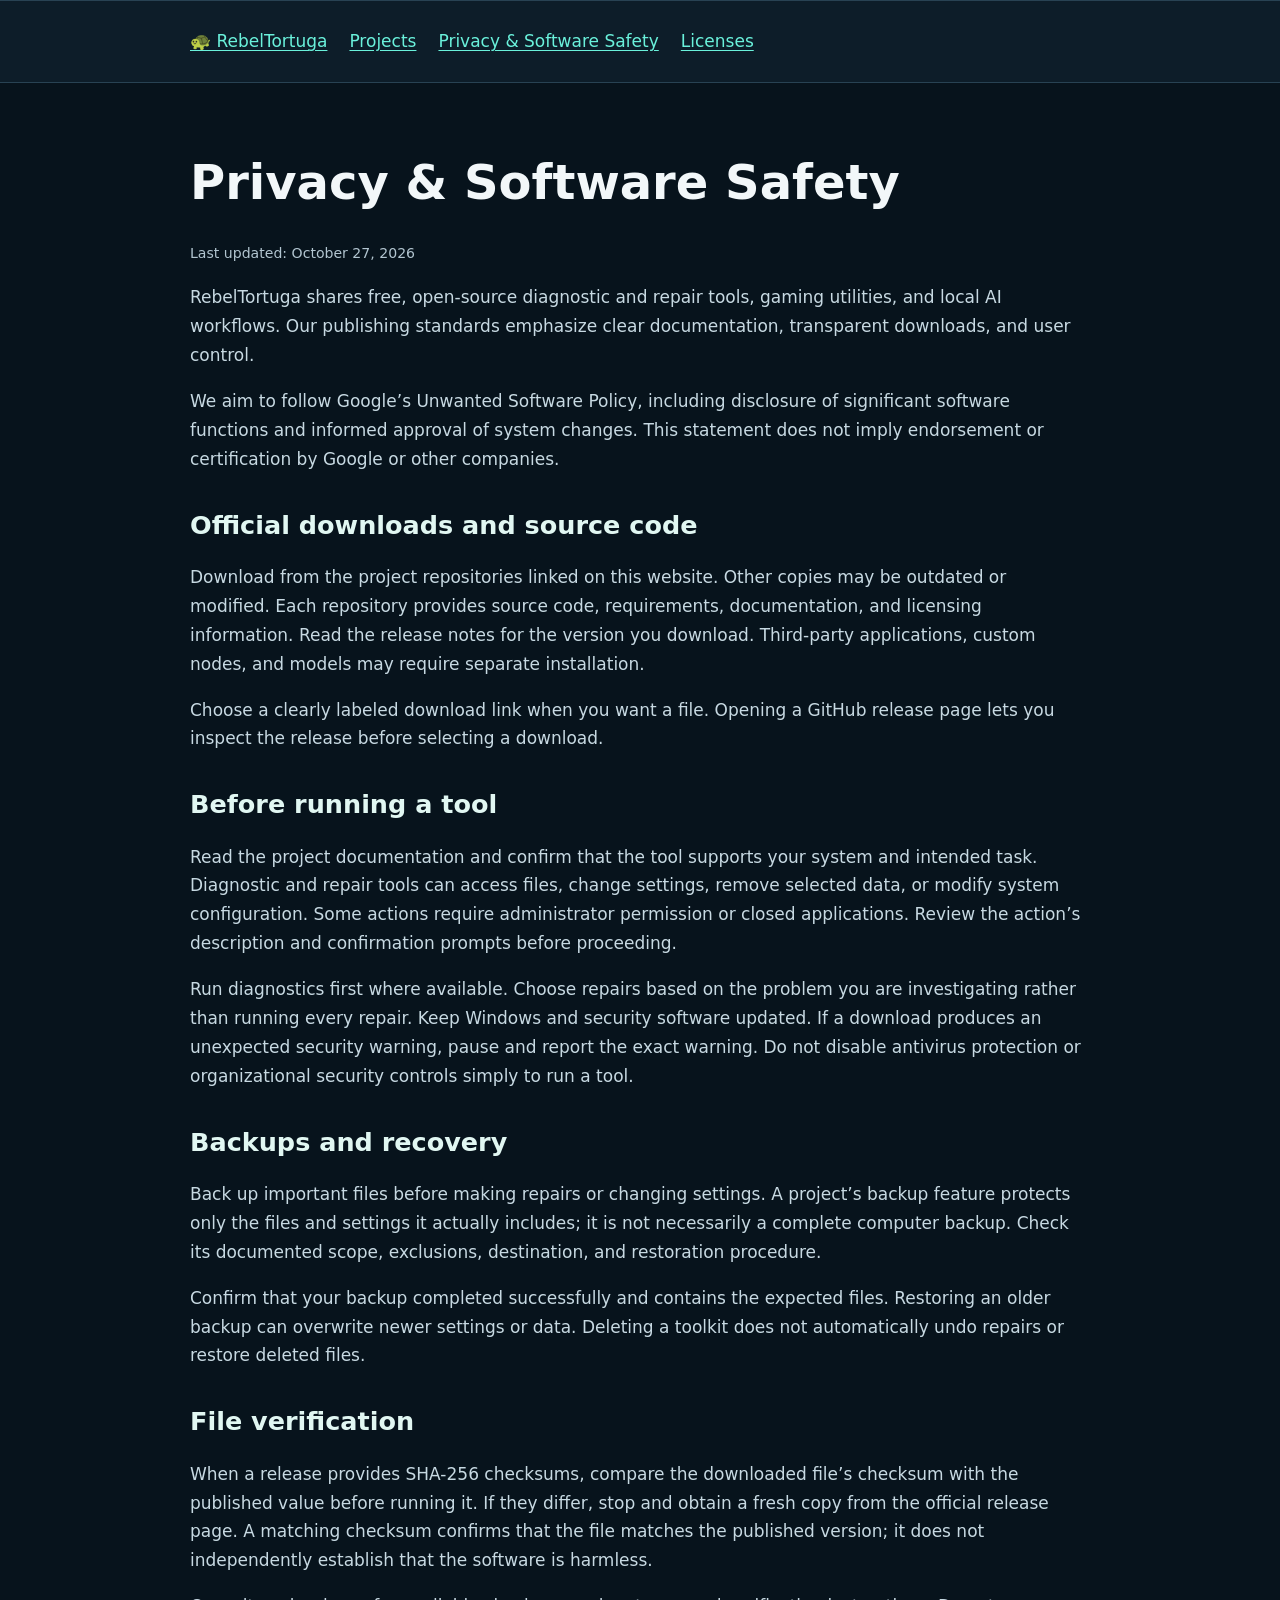
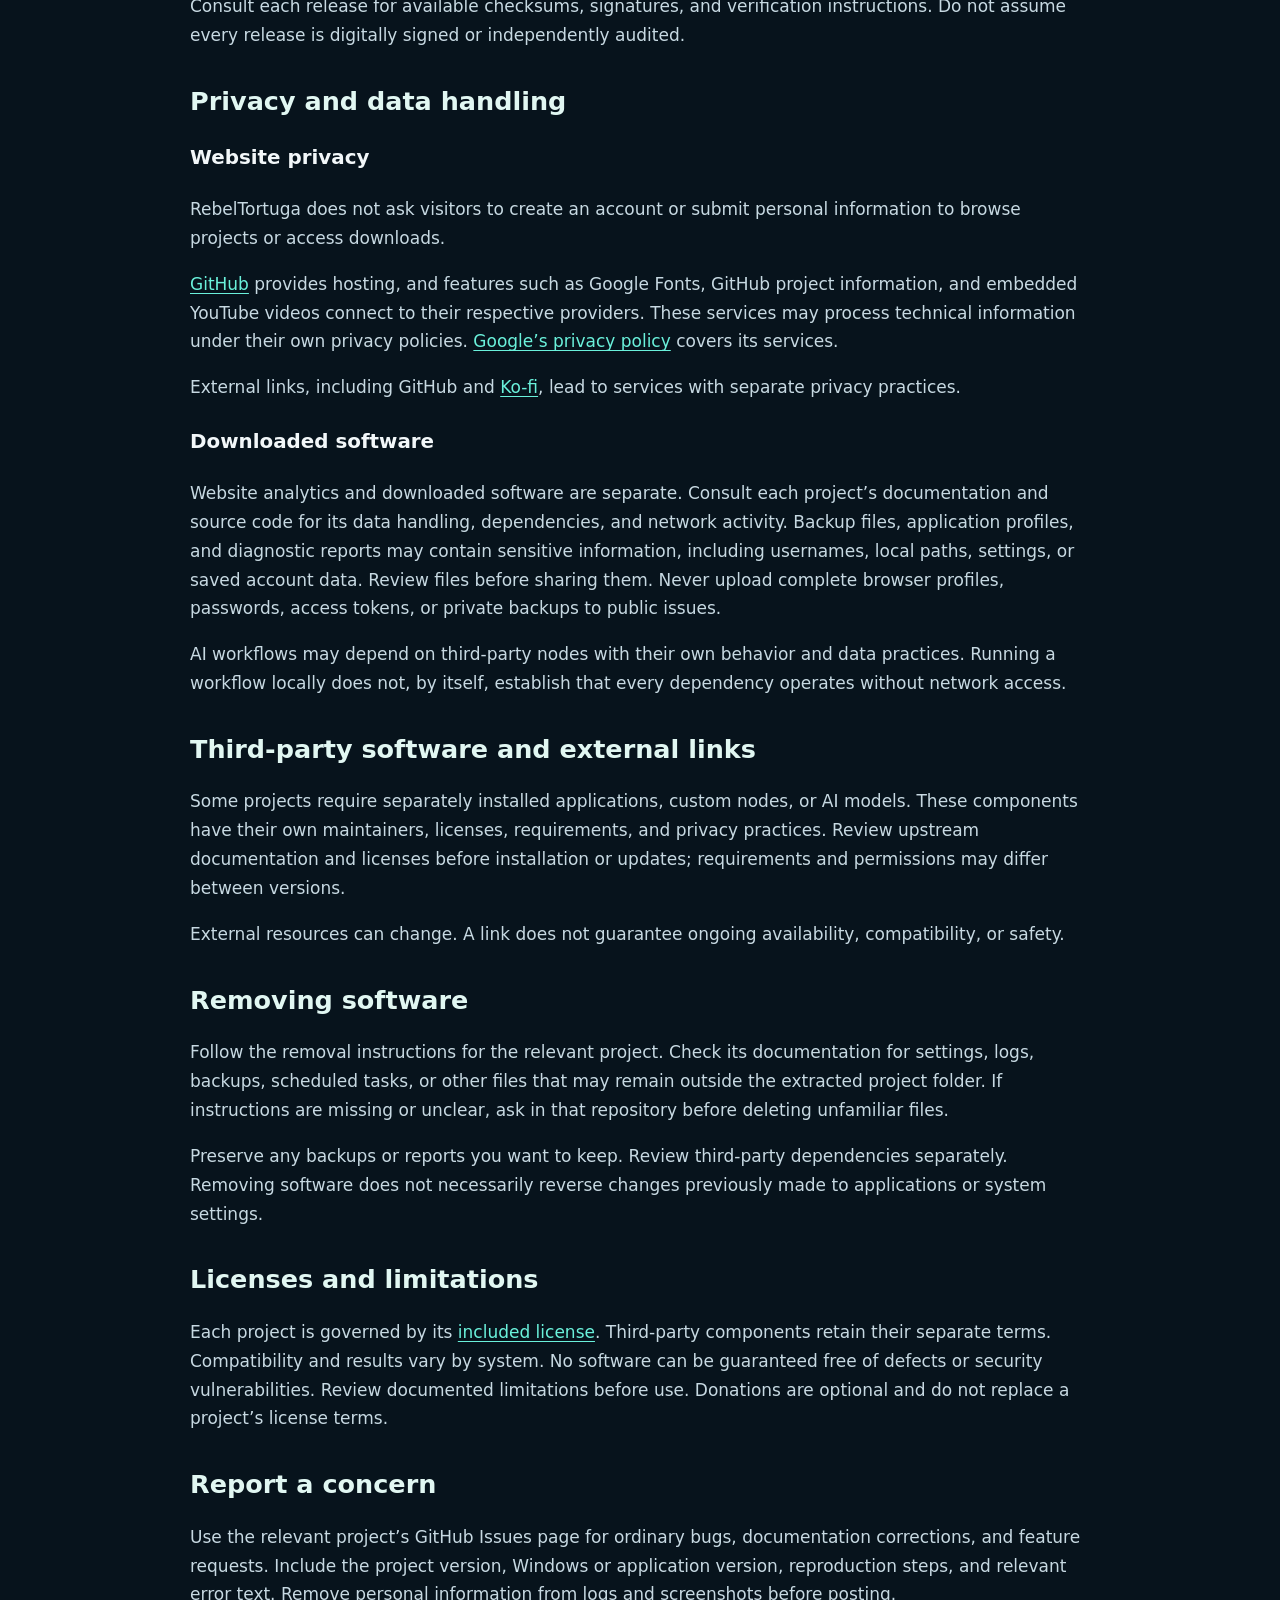
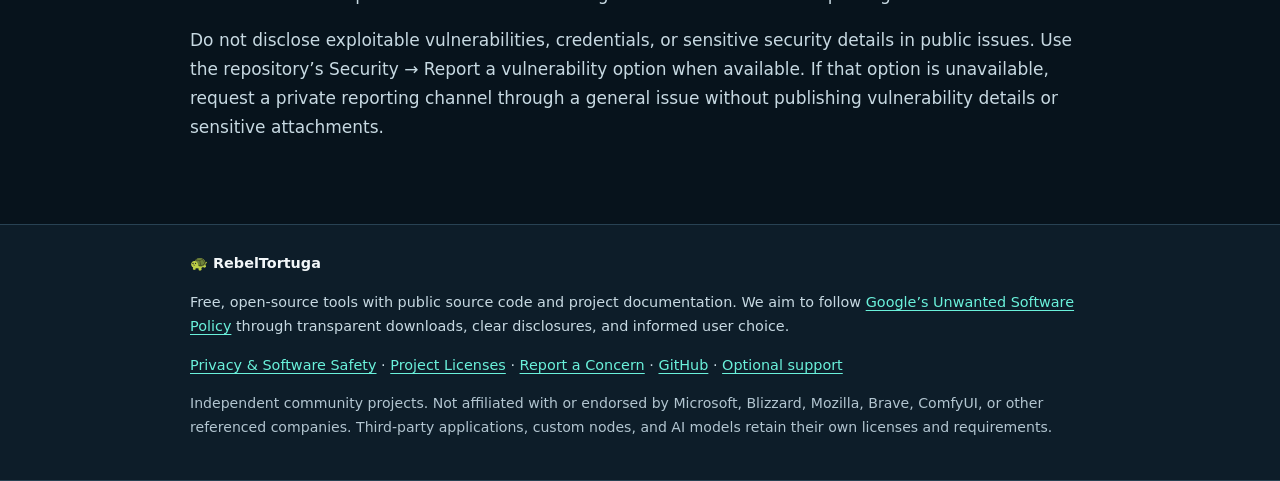
==== privacy-software-safety.html @ 436577be "Add privacy, software safety and license information" ====
<!doctype html>
<html lang="en"><head><meta charset="utf-8"><meta name="viewport" content="width=device-width,initial-scale=1"><title>Privacy &amp; Software Safety | RebelTortuga</title><meta name="description" content="Privacy &amp; Software Safety for RebelTortuga community projects."><style>
:root{color-scheme:dark;background:#07131c;color:#f2f7f9;font-family:system-ui,sans-serif}*{box-sizing:border-box}body{margin:0;font-size:17px;line-height:1.7}a{color:#6af1db;text-underline-offset:3px}a:focus-visible{outline:3px solid #ffad66;outline-offset:5px}.wrap,.container{width:min(900px,calc(100% - 40px));margin:auto}header,footer{padding:26px 0;background:#0d1d29;border-block:1px solid #284253}header nav{display:flex;gap:22px;flex-wrap:wrap}main{padding:40px 0 65px}h1{line-height:1.15;font-size:clamp(2rem,6vw,3rem)}h2{line-height:1.3;margin-top:35px;color:#e1f7f2}h3{margin-top:23px}p,li{color:#c7d9e2}footer{font-size:.9rem}.legal,.updated{color:#b2c5d0;font-size:.88rem}.skip{position:absolute;left:-9999px}.skip:focus{left:12px;background:#07131c;padding:12px}li{margin:9px 0}
</style></head><body><a class="skip" href="#main">Skip to content</a><header><nav class="wrap" aria-label="Main navigation"><a href="index.html">🐢 RebelTortuga</a><a href="index.html#projects">Projects</a><a href="privacy-software-safety.html">Privacy &amp; Software Safety</a><a href="project-licenses.html">Licenses</a></nav></header><main class="wrap" id="main"><h1>Privacy &amp; Software Safety</h1><p class="updated">Last updated: October 27, 2026</p><p>RebelTortuga shares free, open-source diagnostic and repair tools, gaming utilities, and local AI workflows. Our publishing standards emphasize clear documentation, transparent downloads, and user control.</p>
<p>We aim to follow Google’s Unwanted Software Policy, including disclosure of significant software functions and informed approval of system changes. This statement does not imply endorsement or certification by Google or other companies.</p>
<h2>Official downloads and source code</h2><p>Download from the project repositories linked on this website. Other copies may be outdated or modified. Each repository provides source code, requirements, documentation, and licensing information. Read the release notes for the version you download. Third-party applications, custom nodes, and models may require separate installation.</p><p>Choose a clearly labeled download link when you want a file. Opening a GitHub release page lets you inspect the release before selecting a download.</p>
<h2>Before running a tool</h2><p>Read the project documentation and confirm that the tool supports your system and intended task. Diagnostic and repair tools can access files, change settings, remove selected data, or modify system configuration. Some actions require administrator permission or closed applications. Review the action’s description and confirmation prompts before proceeding.</p><p>Run diagnostics first where available. Choose repairs based on the problem you are investigating rather than running every repair. Keep Windows and security software updated. If a download produces an unexpected security warning, pause and report the exact warning. Do not disable antivirus protection or organizational security controls simply to run a tool.</p>
<h2>Backups and recovery</h2><p>Back up important files before making repairs or changing settings. A project’s backup feature protects only the files and settings it actually includes; it is not necessarily a complete computer backup. Check its documented scope, exclusions, destination, and restoration procedure.</p><p>Confirm that your backup completed successfully and contains the expected files. Restoring an older backup can overwrite newer settings or data. Deleting a toolkit does not automatically undo repairs or restore deleted files.</p>
<h2>File verification</h2><p>When a release provides SHA-256 checksums, compare the downloaded file’s checksum with the published value before running it. If they differ, stop and obtain a fresh copy from the official release page. A matching checksum confirms that the file matches the published version; it does not independently establish that the software is harmless.</p><p>Consult each release for available checksums, signatures, and verification instructions. Do not assume every release is digitally signed or independently audited.</p>
<h2>Privacy and data handling</h2><h3>Website privacy</h3><p>RebelTortuga does not ask visitors to create an account or submit personal information to browse projects or access downloads.</p><p><a href="https://docs.github.com/en/site-policy/privacy-policies/github-general-privacy-statement">GitHub</a> provides hosting, and features such as Google Fonts, GitHub project information, and embedded YouTube videos connect to their respective providers. These services may process technical information under their own privacy policies. <a href="https://policies.google.com/privacy">Google’s privacy policy</a> covers its services.</p><p>External links, including GitHub and <a href="https://ko-fi.com/privacy">Ko-fi</a>, lead to services with separate privacy practices.</p>
<h3>Downloaded software</h3><p>Website analytics and downloaded software are separate. Consult each project’s documentation and source code for its data handling, dependencies, and network activity. Backup files, application profiles, and diagnostic reports may contain sensitive information, including usernames, local paths, settings, or saved account data. Review files before sharing them. Never upload complete browser profiles, passwords, access tokens, or private backups to public issues.</p><p>AI workflows may depend on third-party nodes with their own behavior and data practices. Running a workflow locally does not, by itself, establish that every dependency operates without network access.</p>
<h2>Third-party software and external links</h2><p>Some projects require separately installed applications, custom nodes, or AI models. These components have their own maintainers, licenses, requirements, and privacy practices. Review upstream documentation and licenses before installation or updates; requirements and permissions may differ between versions.</p><p>External resources can change. A link does not guarantee ongoing availability, compatibility, or safety.</p>
<h2>Removing software</h2><p>Follow the removal instructions for the relevant project. Check its documentation for settings, logs, backups, scheduled tasks, or other files that may remain outside the extracted project folder. If instructions are missing or unclear, ask in that repository before deleting unfamiliar files.</p><p>Preserve any backups or reports you want to keep. Review third-party dependencies separately. Removing software does not necessarily reverse changes previously made to applications or system settings.</p>
<h2>Licenses and limitations</h2><p>Each project is governed by its <a href="project-licenses.html">included license</a>. Third-party components retain their separate terms. Compatibility and results vary by system. No software can be guaranteed free of defects or security vulnerabilities. Review documented limitations before use. Donations are optional and do not replace a project’s license terms.</p>
<h2 id="reporting">Report a concern</h2><p>Use the relevant project’s GitHub Issues page for ordinary bugs, documentation corrections, and feature requests. Include the project version, Windows or application version, reproduction steps, and relevant error text. Remove personal information from logs and screenshots before posting.</p><p>Do not disclose exploitable vulnerabilities, credentials, or sensitive security details in public issues. Use the repository’s Security → Report a vulnerability option when available. If that option is unavailable, request a private reporting channel through a general issue without publishing vulnerability details or sensitive attachments.</p></main><footer><div class="container wrap"><strong>🐢 RebelTortuga</strong><p>Free, open-source tools with public source code and project documentation. We aim to follow <a href="https://www.google.com/about/unwanted-software-policy.html">Google’s Unwanted Software Policy</a> through transparent downloads, clear disclosures, and informed user choice.</p><p><a href="privacy-software-safety.html">Privacy &amp; Software Safety</a> · <a href="project-licenses.html">Project Licenses</a> · <a href="privacy-software-safety.html#reporting">Report a Concern</a> · <a href="https://github.com/RebelTortuga">GitHub</a> · <a href="https://ko-fi.com/rebeltortuga">Optional support</a></p><p class="legal">Independent community projects. Not affiliated with or endorsed by Microsoft, Blizzard, Mozilla, Brave, ComfyUI, or other referenced companies. Third-party applications, custom nodes, and AI models retain their own licenses and requirements.</p></div></footer></body></html>
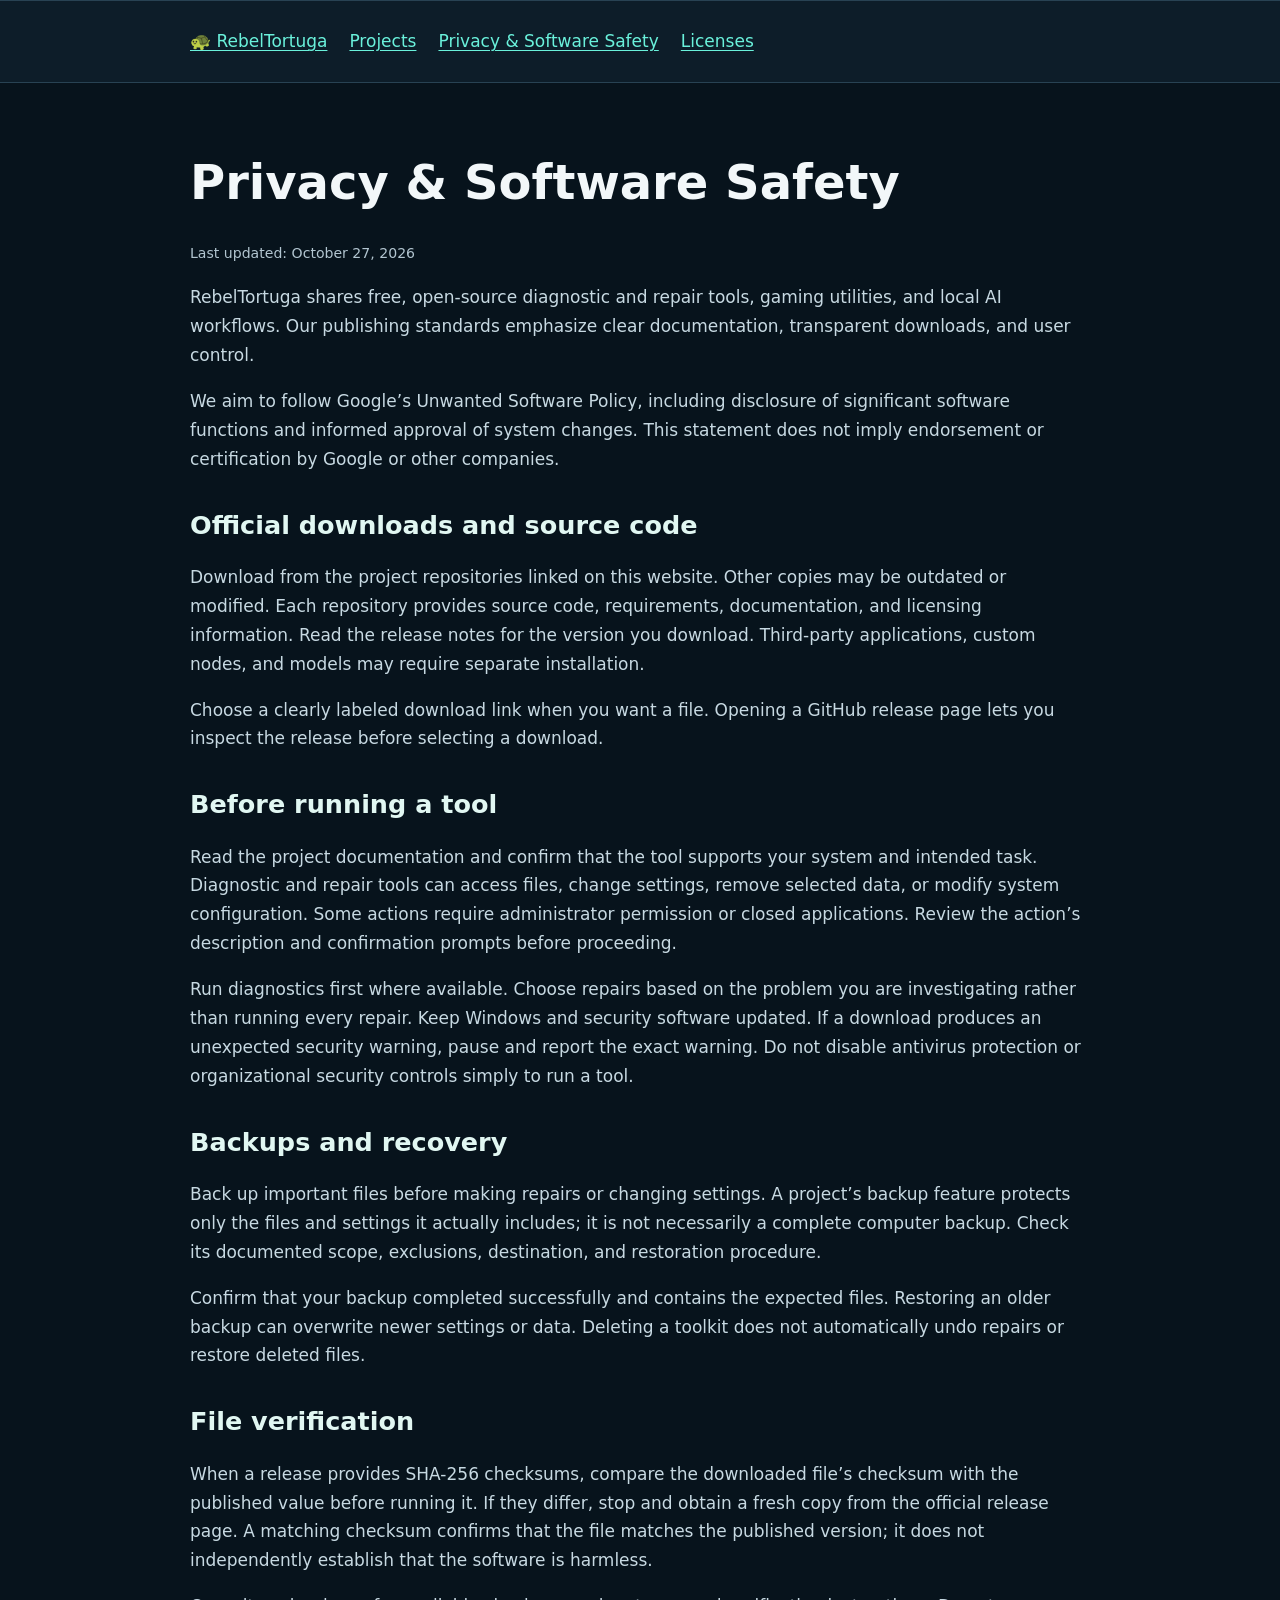
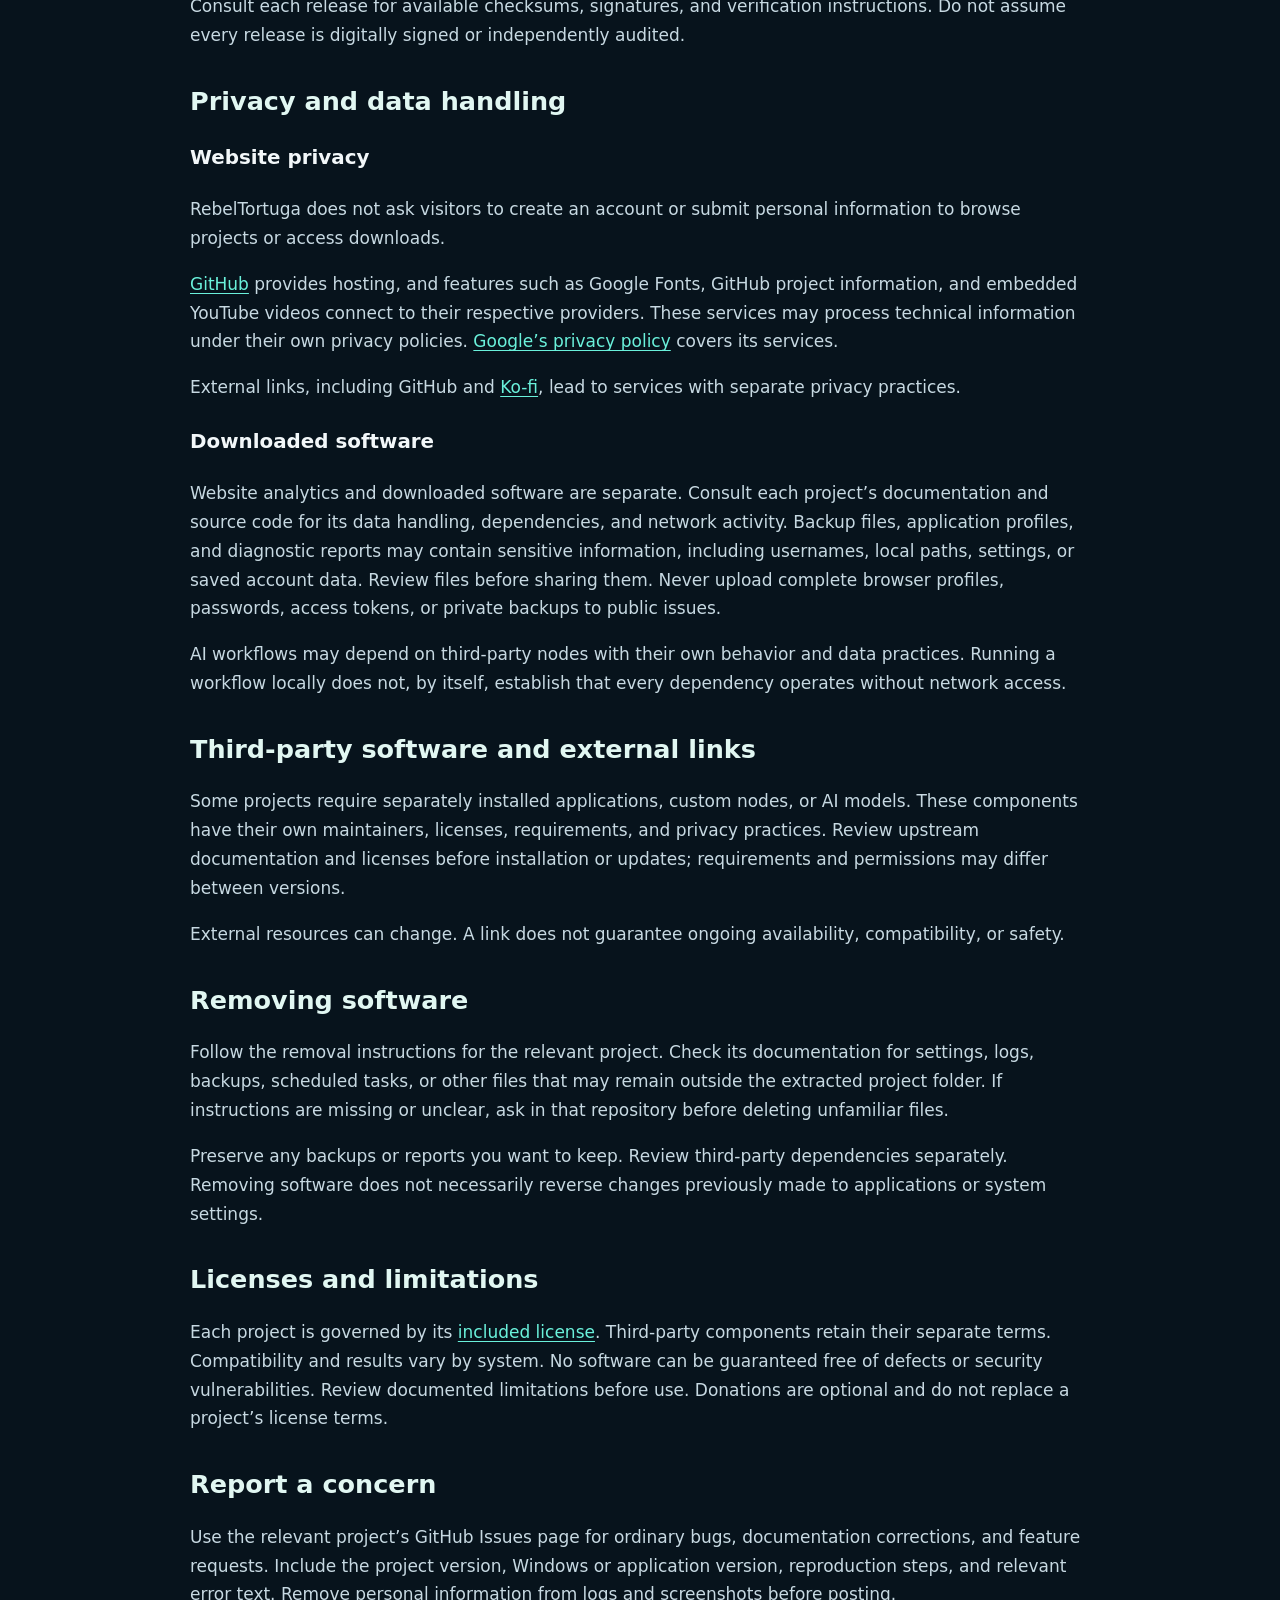
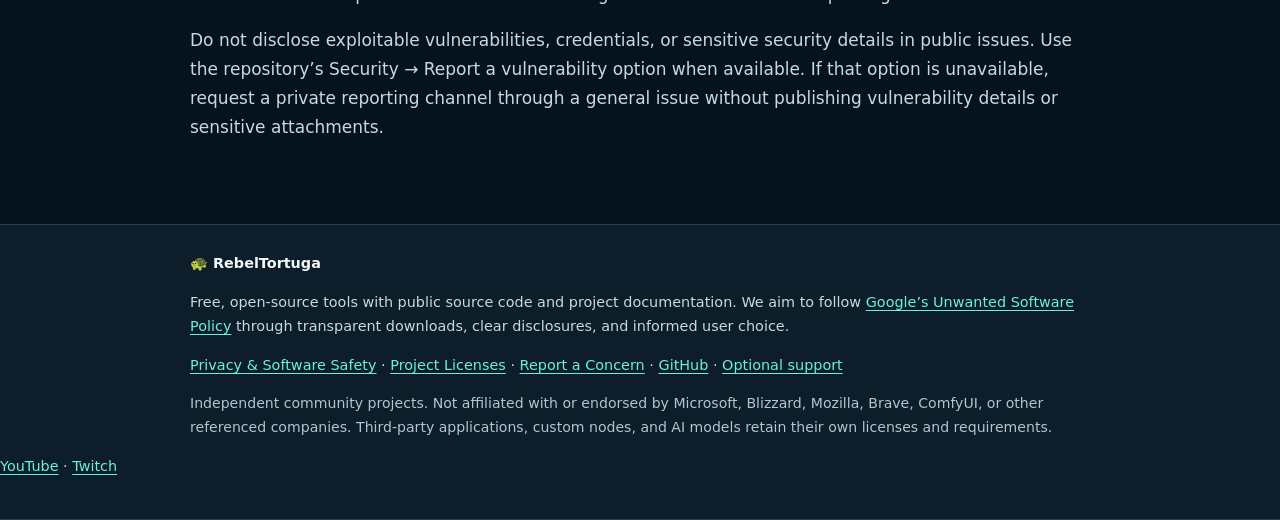
==== commit f828208d: "docs: update RebelTortuga YouTube and Twitch links" ====
--- a/privacy-software-safety.html
+++ b/privacy-software-safety.html
@@ -12,5 +12,5 @@
 <h2>Third-party software and external links</h2><p>Some projects require separately installed applications, custom nodes, or AI models. These components have their own maintainers, licenses, requirements, and privacy practices. Review upstream documentation and licenses before installation or updates; requirements and permissions may differ between versions.</p><p>External resources can change. A link does not guarantee ongoing availability, compatibility, or safety.</p>
 <h2>Removing software</h2><p>Follow the removal instructions for the relevant project. Check its documentation for settings, logs, backups, scheduled tasks, or other files that may remain outside the extracted project folder. If instructions are missing or unclear, ask in that repository before deleting unfamiliar files.</p><p>Preserve any backups or reports you want to keep. Review third-party dependencies separately. Removing software does not necessarily reverse changes previously made to applications or system settings.</p>
 <h2>Licenses and limitations</h2><p>Each project is governed by its <a href="project-licenses.html">included license</a>. Third-party components retain their separate terms. Compatibility and results vary by system. No software can be guaranteed free of defects or security vulnerabilities. Review documented limitations before use. Donations are optional and do not replace a project’s license terms.</p>
-<h2 id="reporting">Report a concern</h2><p>Use the relevant project’s GitHub Issues page for ordinary bugs, documentation corrections, and feature requests. Include the project version, Windows or application version, reproduction steps, and relevant error text. Remove personal information from logs and screenshots before posting.</p><p>Do not disclose exploitable vulnerabilities, credentials, or sensitive security details in public issues. Use the repository’s Security → Report a vulnerability option when available. If that option is unavailable, request a private reporting channel through a general issue without publishing vulnerability details or sensitive attachments.</p></main><footer><div class="container wrap"><strong>🐢 RebelTortuga</strong><p>Free, open-source tools with public source code and project documentation. We aim to follow <a href="https://www.google.com/about/unwanted-software-policy.html">Google’s Unwanted Software Policy</a> through transparent downloads, clear disclosures, and informed user choice.</p><p><a href="privacy-software-safety.html">Privacy &amp; Software Safety</a> · <a href="project-licenses.html">Project Licenses</a> · <a href="privacy-software-safety.html#reporting">Report a Concern</a> · <a href="https://github.com/RebelTortuga">GitHub</a> · <a href="https://ko-fi.com/rebeltortuga">Optional support</a></p><p class="legal">Independent community projects. Not affiliated with or endorsed by Microsoft, Blizzard, Mozilla, Brave, ComfyUI, or other referenced companies. Third-party applications, custom nodes, and AI models retain their own licenses and requirements.</p></div></footer></body></html>
+<h2 id="reporting">Report a concern</h2><p>Use the relevant project’s GitHub Issues page for ordinary bugs, documentation corrections, and feature requests. Include the project version, Windows or application version, reproduction steps, and relevant error text. Remove personal information from logs and screenshots before posting.</p><p>Do not disclose exploitable vulnerabilities, credentials, or sensitive security details in public issues. Use the repository’s Security → Report a vulnerability option when available. If that option is unavailable, request a private reporting channel through a general issue without publishing vulnerability details or sensitive attachments.</p></main><footer><div class="container wrap"><strong>🐢 RebelTortuga</strong><p>Free, open-source tools with public source code and project documentation. We aim to follow <a href="https://www.google.com/about/unwanted-software-policy.html">Google’s Unwanted Software Policy</a> through transparent downloads, clear disclosures, and informed user choice.</p><p><a href="privacy-software-safety.html">Privacy &amp; Software Safety</a> · <a href="project-licenses.html">Project Licenses</a> · <a href="privacy-software-safety.html#reporting">Report a Concern</a> · <a href="https://github.com/RebelTortuga">GitHub</a> · <a href="https://ko-fi.com/rebeltortuga">Optional support</a></p><p class="legal">Independent community projects. Not affiliated with or endorsed by Microsoft, Blizzard, Mozilla, Brave, ComfyUI, or other referenced companies. Third-party applications, custom nodes, and AI models retain their own licenses and requirements.</p></div><p><a href="https://www.youtube.com/@RebelTortuga">YouTube</a> · <a href="https://www.twitch.tv/rebeltortuga">Twitch</a></p></footer></body></html>
 
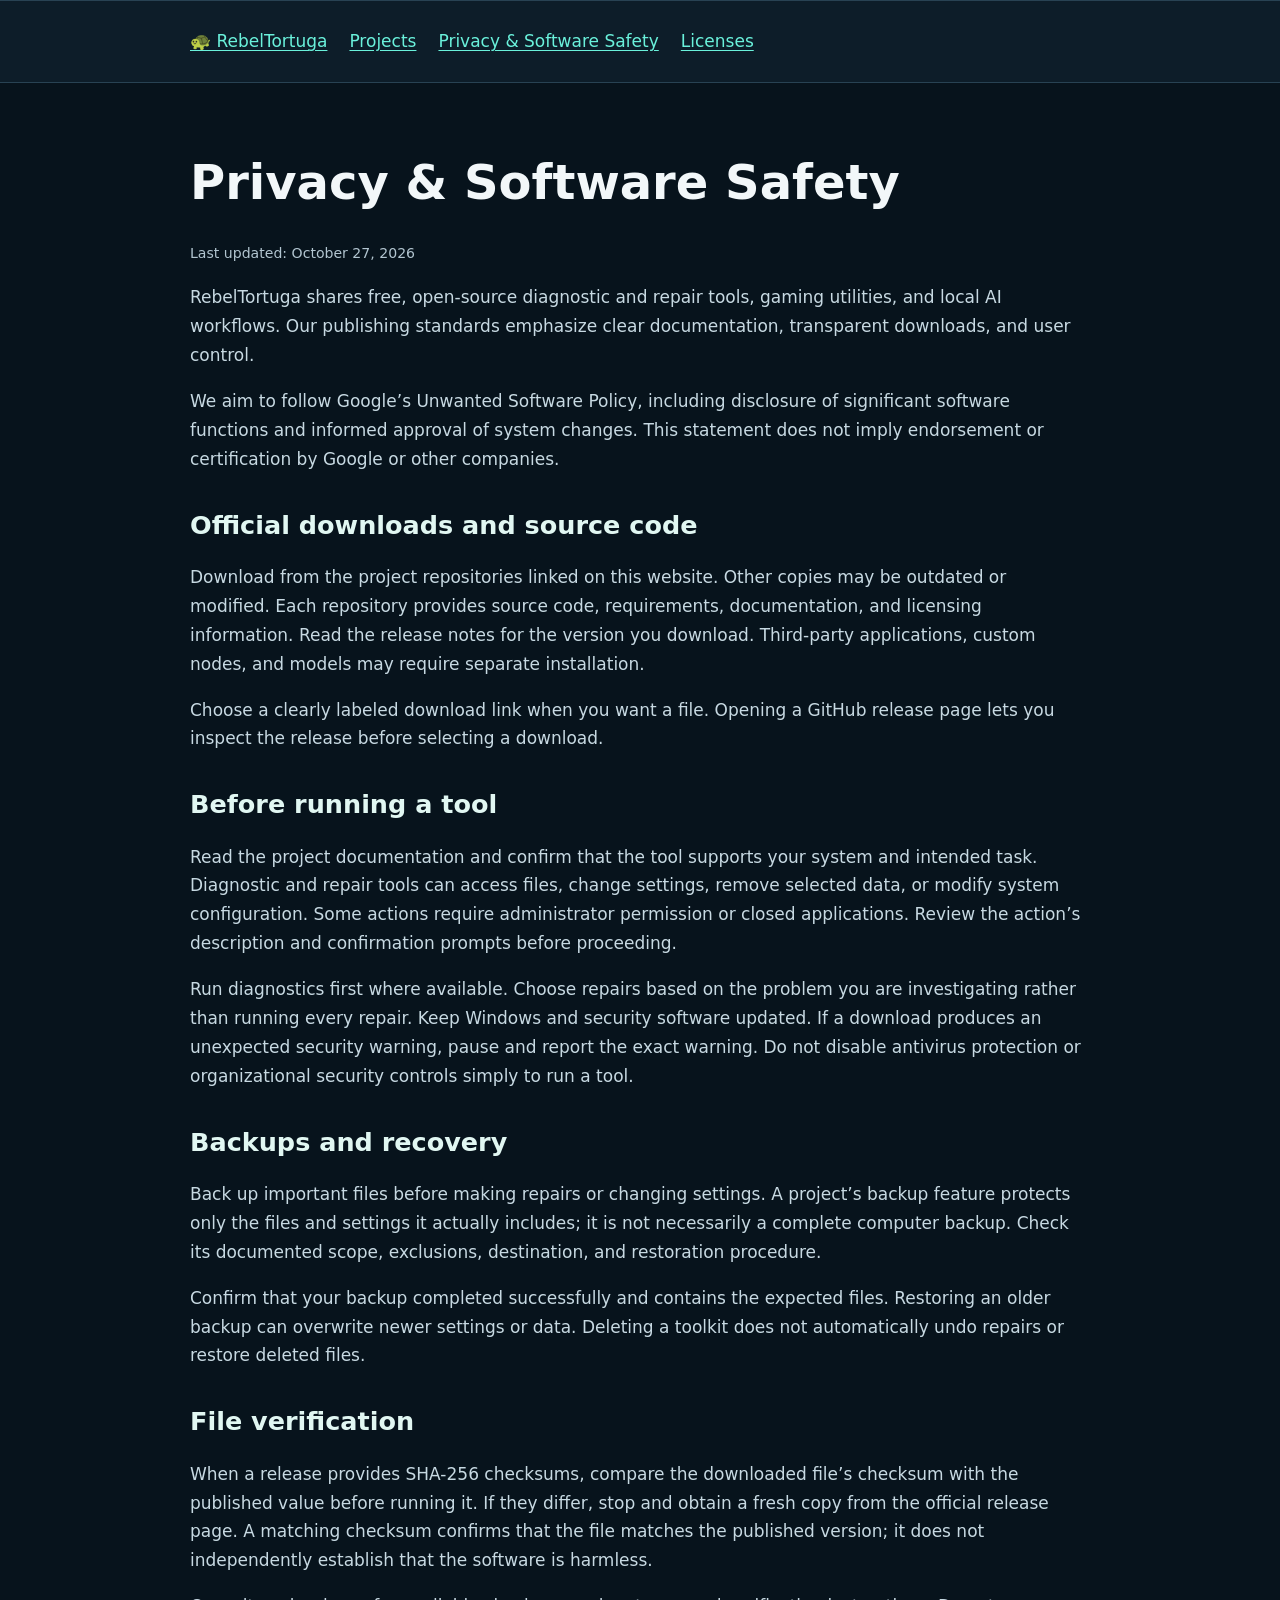
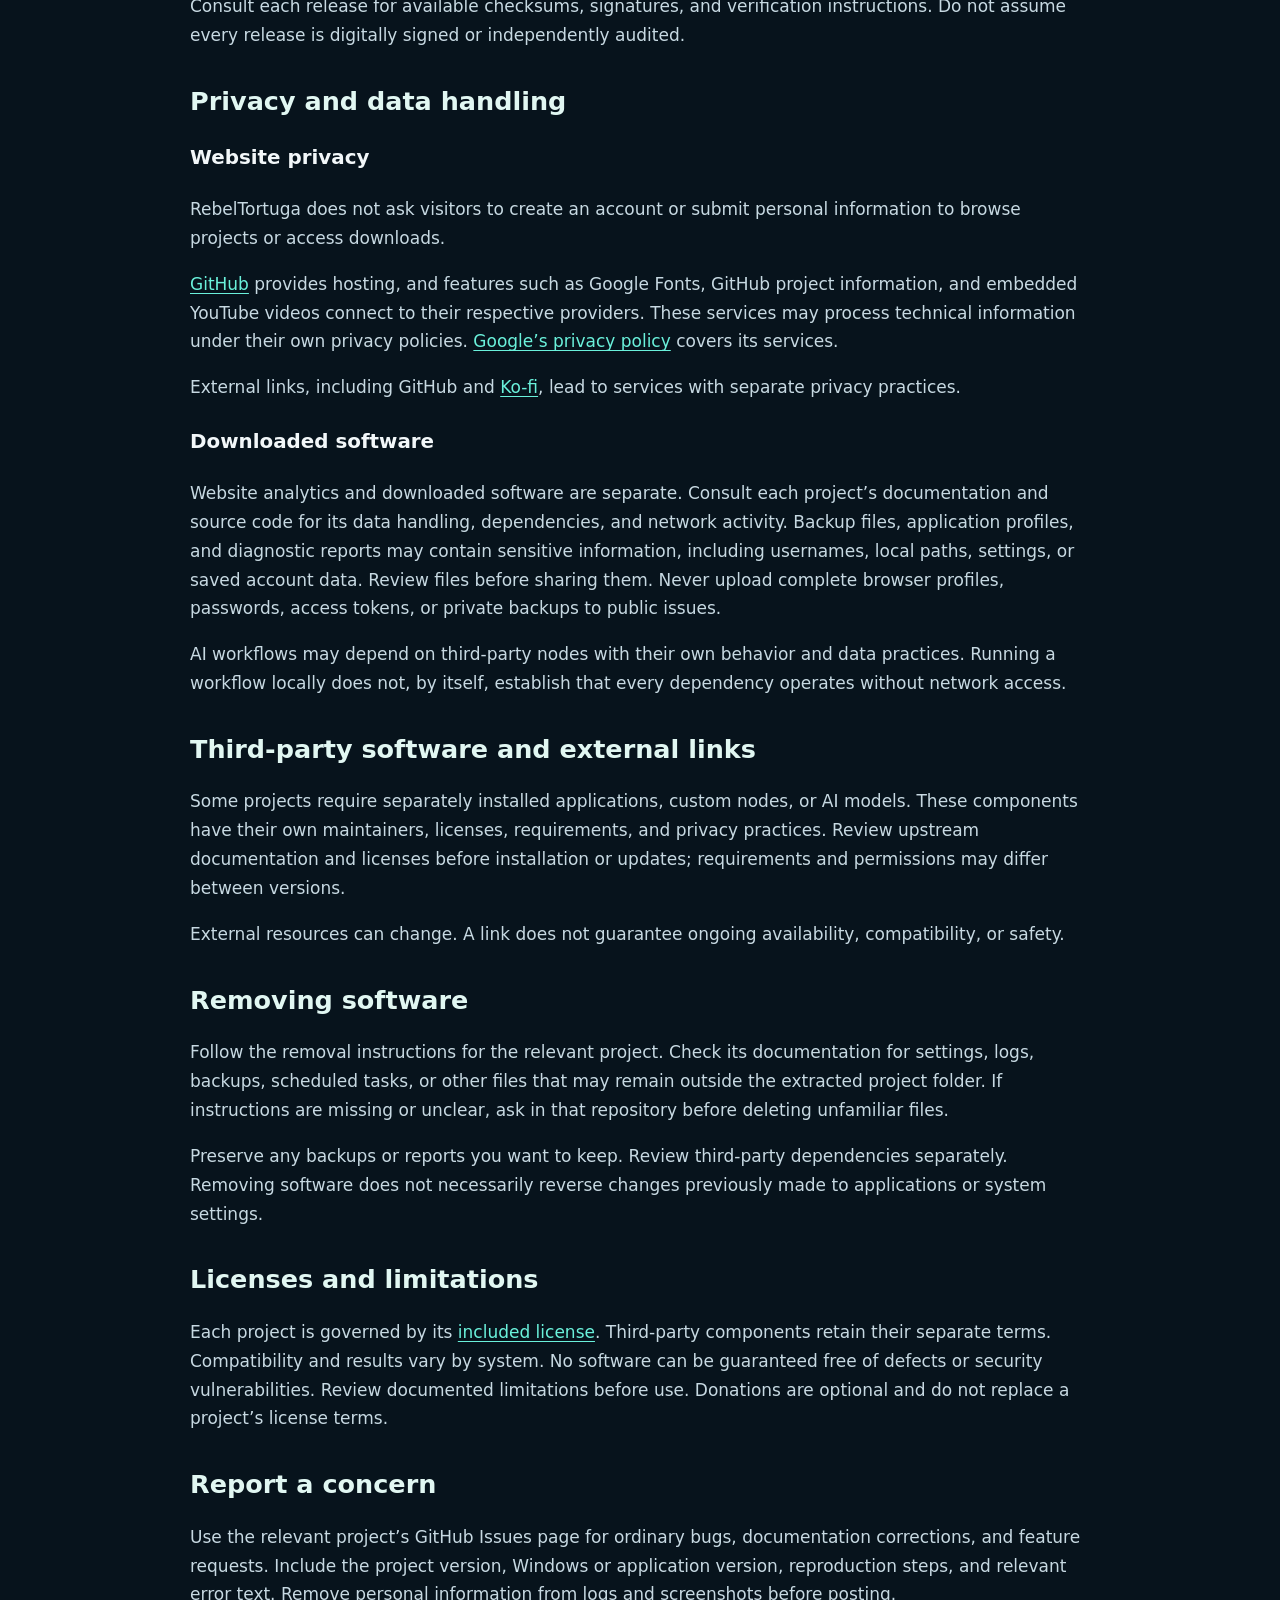
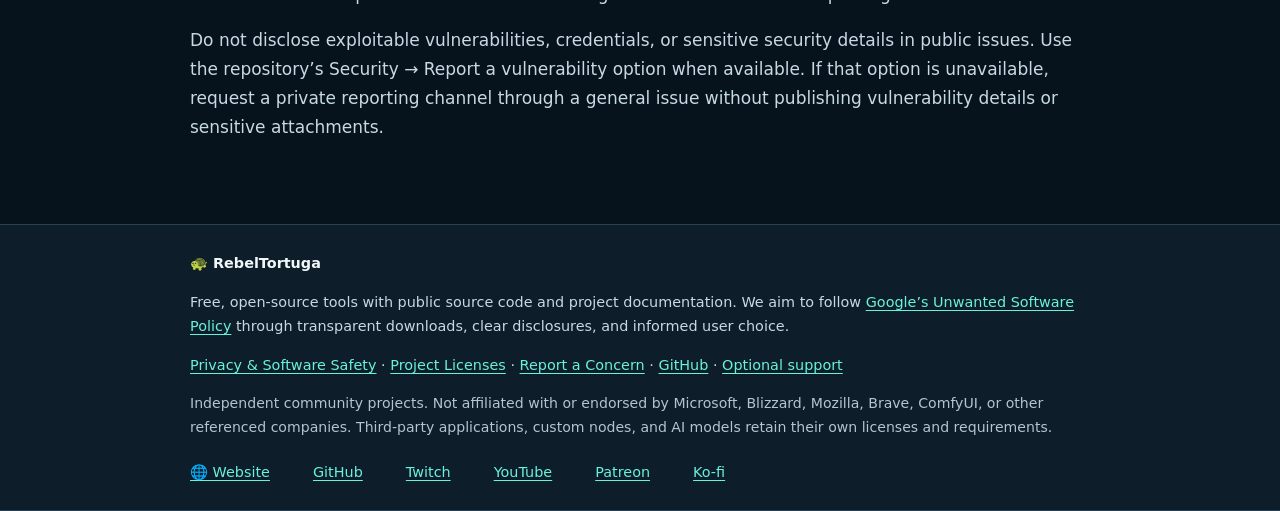
==== commit c87b0999: "Add distinct brand icons to official footer social links" ====
--- a/privacy-software-safety.html
+++ b/privacy-software-safety.html
@@ -12,5 +12,5 @@
 <h2>Third-party software and external links</h2><p>Some projects require separately installed applications, custom nodes, or AI models. These components have their own maintainers, licenses, requirements, and privacy practices. Review upstream documentation and licenses before installation or updates; requirements and permissions may differ between versions.</p><p>External resources can change. A link does not guarantee ongoing availability, compatibility, or safety.</p>
 <h2>Removing software</h2><p>Follow the removal instructions for the relevant project. Check its documentation for settings, logs, backups, scheduled tasks, or other files that may remain outside the extracted project folder. If instructions are missing or unclear, ask in that repository before deleting unfamiliar files.</p><p>Preserve any backups or reports you want to keep. Review third-party dependencies separately. Removing software does not necessarily reverse changes previously made to applications or system settings.</p>
 <h2>Licenses and limitations</h2><p>Each project is governed by its <a href="project-licenses.html">included license</a>. Third-party components retain their separate terms. Compatibility and results vary by system. No software can be guaranteed free of defects or security vulnerabilities. Review documented limitations before use. Donations are optional and do not replace a project’s license terms.</p>
-<h2 id="reporting">Report a concern</h2><p>Use the relevant project’s GitHub Issues page for ordinary bugs, documentation corrections, and feature requests. Include the project version, Windows or application version, reproduction steps, and relevant error text. Remove personal information from logs and screenshots before posting.</p><p>Do not disclose exploitable vulnerabilities, credentials, or sensitive security details in public issues. Use the repository’s Security → Report a vulnerability option when available. If that option is unavailable, request a private reporting channel through a general issue without publishing vulnerability details or sensitive attachments.</p></main><footer><div class="container wrap"><strong>🐢 RebelTortuga</strong><p>Free, open-source tools with public source code and project documentation. We aim to follow <a href="https://www.google.com/about/unwanted-software-policy.html">Google’s Unwanted Software Policy</a> through transparent downloads, clear disclosures, and informed user choice.</p><p><a href="privacy-software-safety.html">Privacy &amp; Software Safety</a> · <a href="project-licenses.html">Project Licenses</a> · <a href="privacy-software-safety.html#reporting">Report a Concern</a> · <a href="https://github.com/RebelTortuga">GitHub</a> · <a href="https://ko-fi.com/rebeltortuga">Optional support</a></p><p class="legal">Independent community projects. Not affiliated with or endorsed by Microsoft, Blizzard, Mozilla, Brave, ComfyUI, or other referenced companies. Third-party applications, custom nodes, and AI models retain their own licenses and requirements.</p></div><p><a href="https://www.youtube.com/@RebelTortuga">YouTube</a> · <a href="https://www.twitch.tv/rebeltortuga">Twitch</a></p></footer></body></html>
+<h2 id="reporting">Report a concern</h2><p>Use the relevant project’s GitHub Issues page for ordinary bugs, documentation corrections, and feature requests. Include the project version, Windows or application version, reproduction steps, and relevant error text. Remove personal information from logs and screenshots before posting.</p><p>Do not disclose exploitable vulnerabilities, credentials, or sensitive security details in public issues. Use the repository’s Security → Report a vulnerability option when available. If that option is unavailable, request a private reporting channel through a general issue without publishing vulnerability details or sensitive attachments.</p></main><footer><div class="container wrap"><strong>🐢 RebelTortuga</strong><p>Free, open-source tools with public source code and project documentation. We aim to follow <a href="https://www.google.com/about/unwanted-software-policy.html">Google’s Unwanted Software Policy</a> through transparent downloads, clear disclosures, and informed user choice.</p><p><a href="privacy-software-safety.html">Privacy &amp; Software Safety</a> · <a href="project-licenses.html">Project Licenses</a> · <a href="privacy-software-safety.html#reporting">Report a Concern</a> · <a href="https://github.com/RebelTortuga">GitHub</a> · <a href="https://ko-fi.com/rebeltortuga">Optional support</a></p><p class="legal">Independent community projects. Not affiliated with or endorsed by Microsoft, Blizzard, Mozilla, Brave, ComfyUI, or other referenced companies. Third-party applications, custom nodes, and AI models retain their own licenses and requirements.</p><nav aria-label="Official RebelTortuga links" style="display:flex;flex-wrap:wrap;gap:12px 20px;margin-top:20px"><a href="https://rebeltortuga.github.io/">🌐 Website</a><a href="https://github.com/RebelTortuga"><img src="https://cdn.jsdelivr.net/npm/simple-icons@v15/icons/github.svg" alt="" aria-hidden="true" width="17" height="17" style="filter:invert(1);vertical-align:-3px;margin-right:6px">GitHub</a><a href="https://www.twitch.tv/rebeltortuga"><img src="https://cdn.jsdelivr.net/npm/simple-icons@v15/icons/twitch.svg" alt="" aria-hidden="true" width="17" height="17" style="filter:invert(1);vertical-align:-3px;margin-right:6px">Twitch</a><a href="https://www.youtube.com/channel/UCpMIirV8w5RfVd9TpKpA2pQ"><img src="https://cdn.jsdelivr.net/npm/simple-icons@v15/icons/youtube.svg" alt="" aria-hidden="true" width="17" height="17" style="filter:invert(1);vertical-align:-3px;margin-right:6px">YouTube</a><a href="https://www.patreon.com/cw/RebelTortuga"><img src="https://cdn.jsdelivr.net/npm/simple-icons@v15/icons/patreon.svg" alt="" aria-hidden="true" width="17" height="17" style="filter:invert(1);vertical-align:-3px;margin-right:6px">Patreon</a><a href="https://ko-fi.com/rebeltortuga"><img src="https://cdn.jsdelivr.net/npm/simple-icons@v15/icons/kofi.svg" alt="" aria-hidden="true" width="17" height="17" style="filter:invert(1);vertical-align:-3px;margin-right:6px">Ko-fi</a></nav></div></footer></body></html>
 
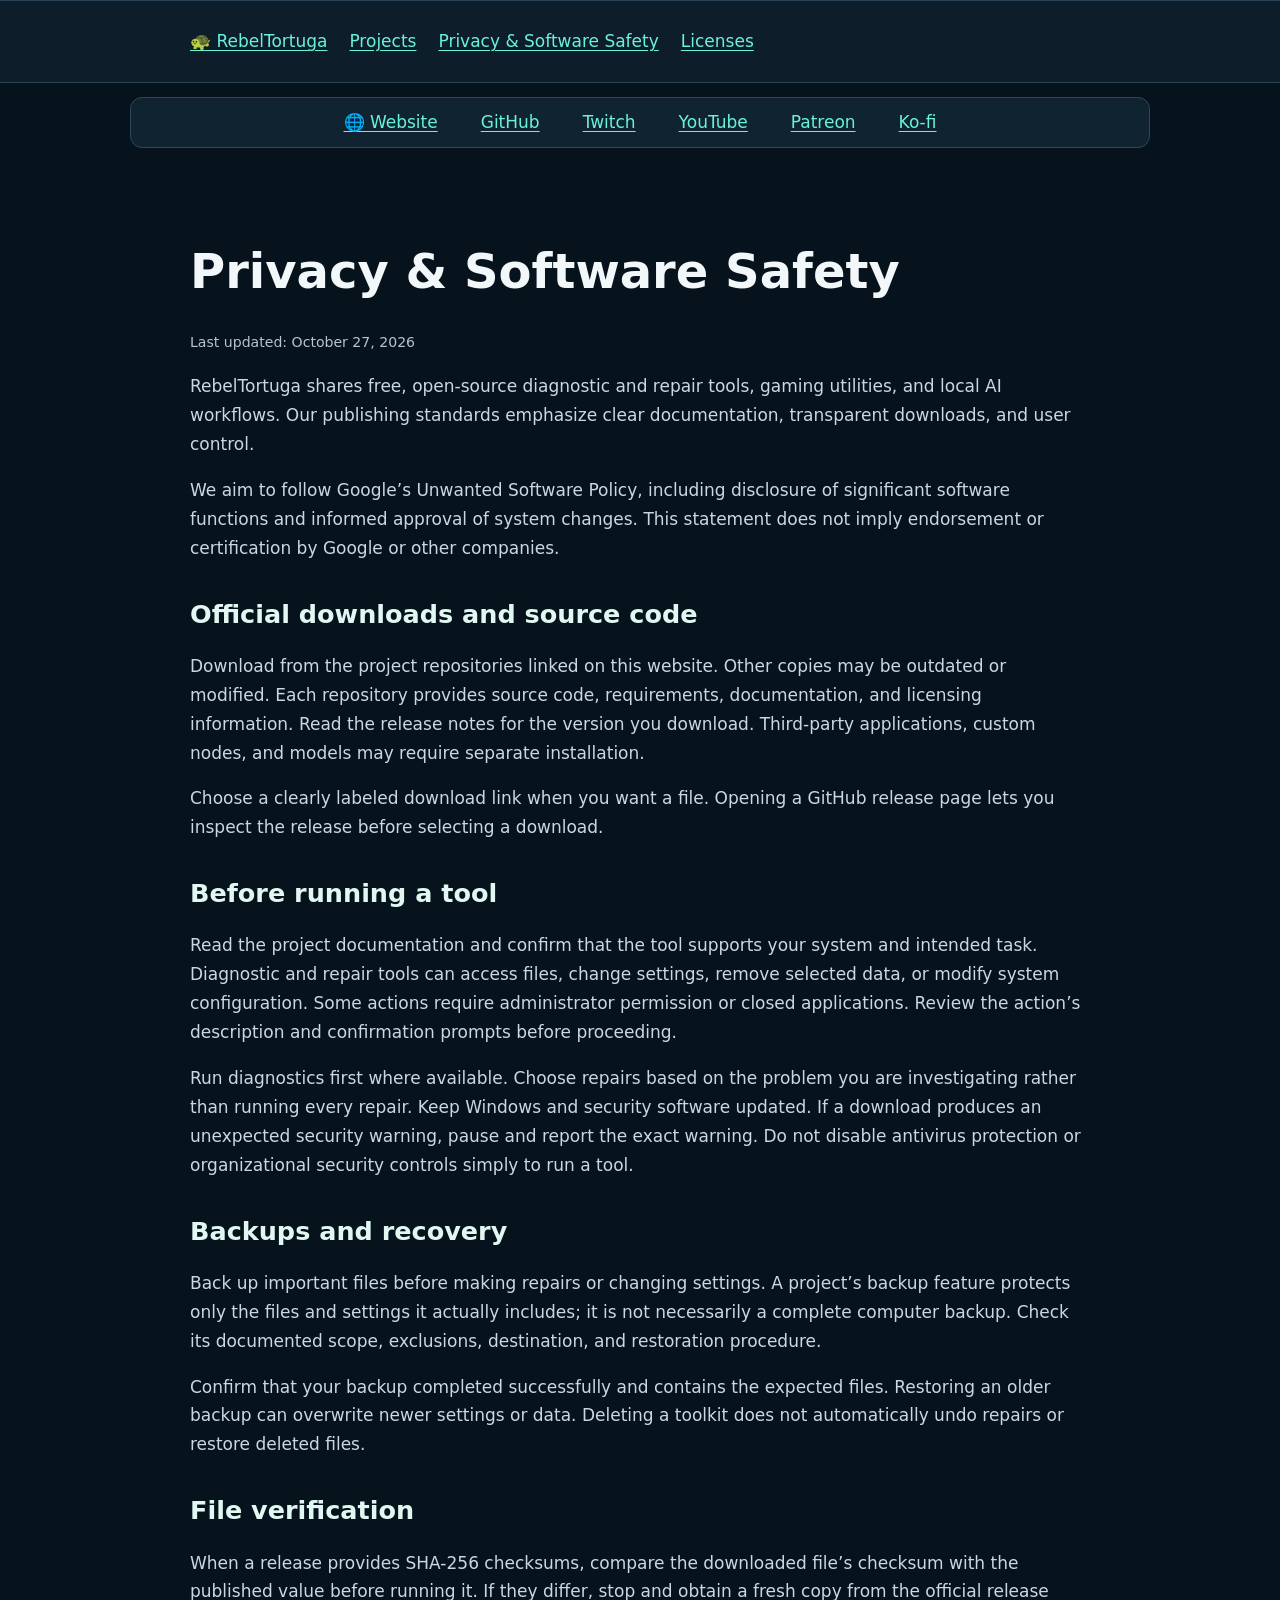
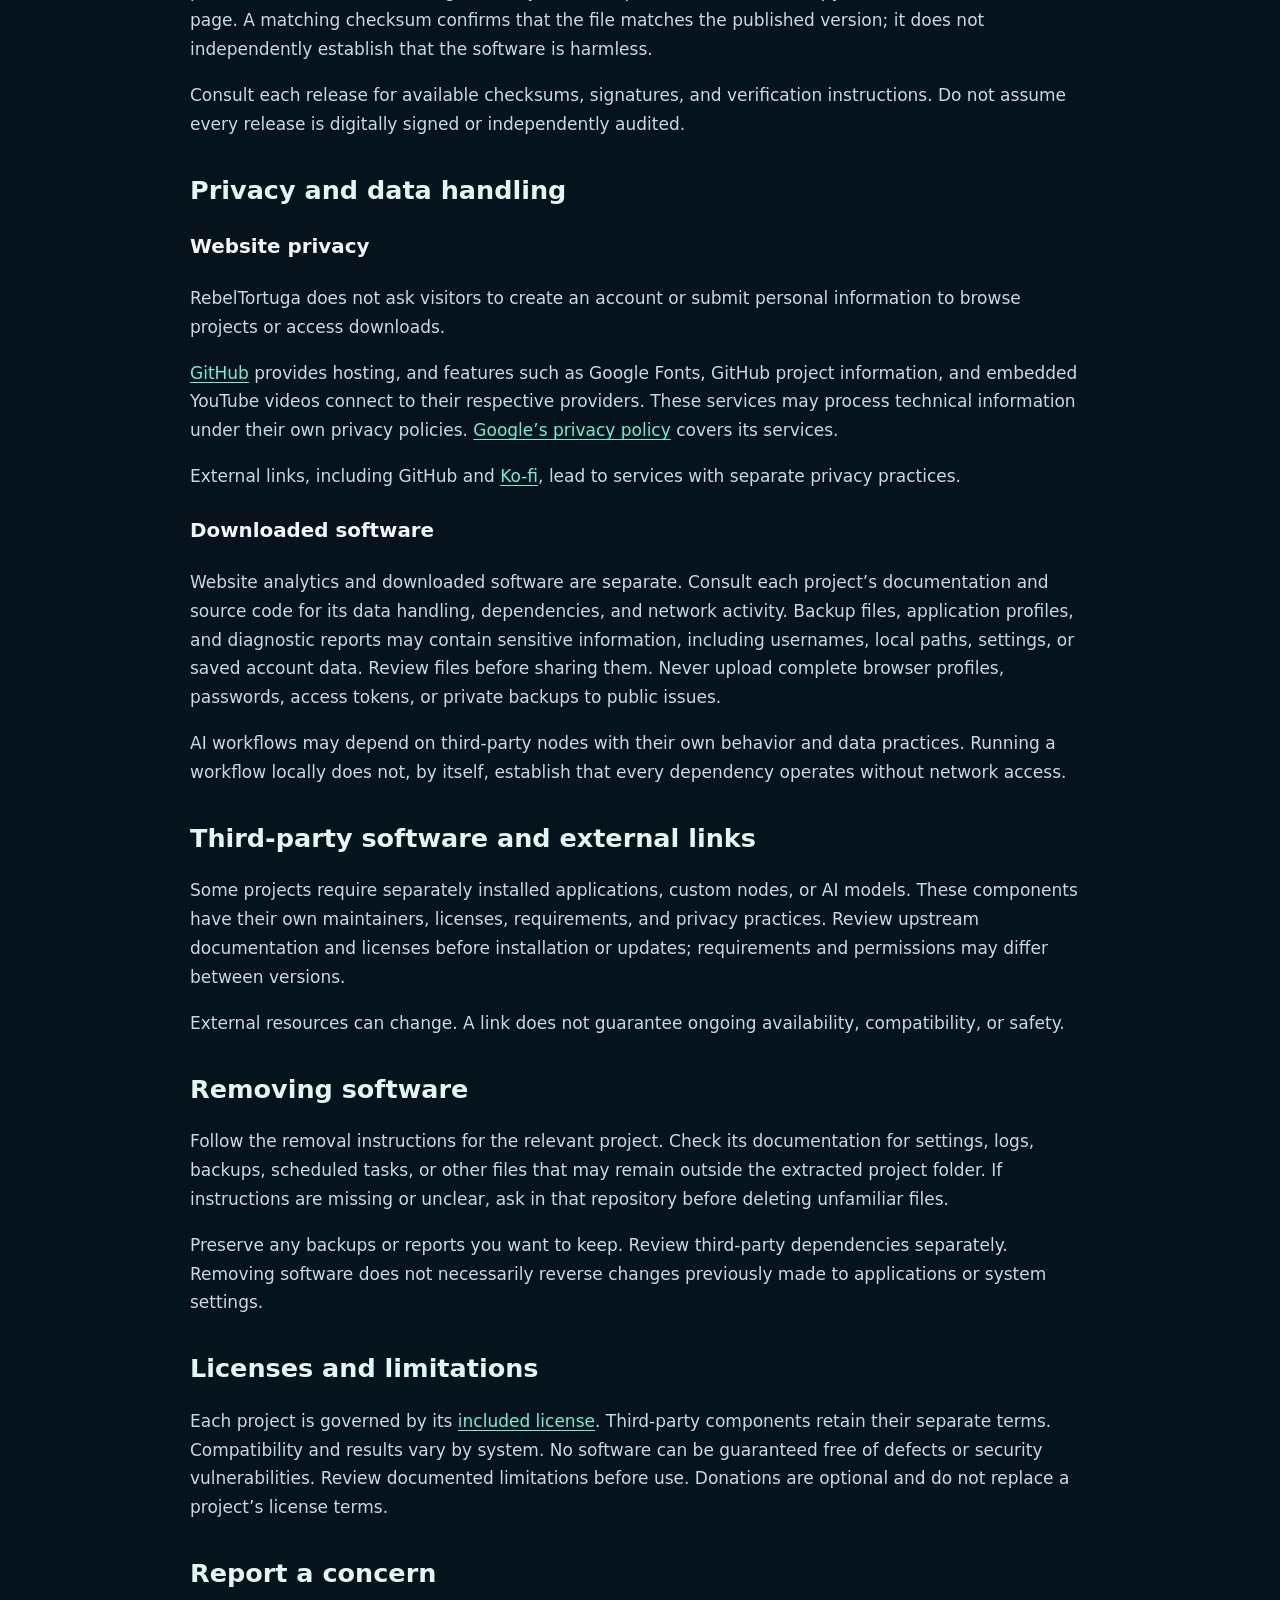
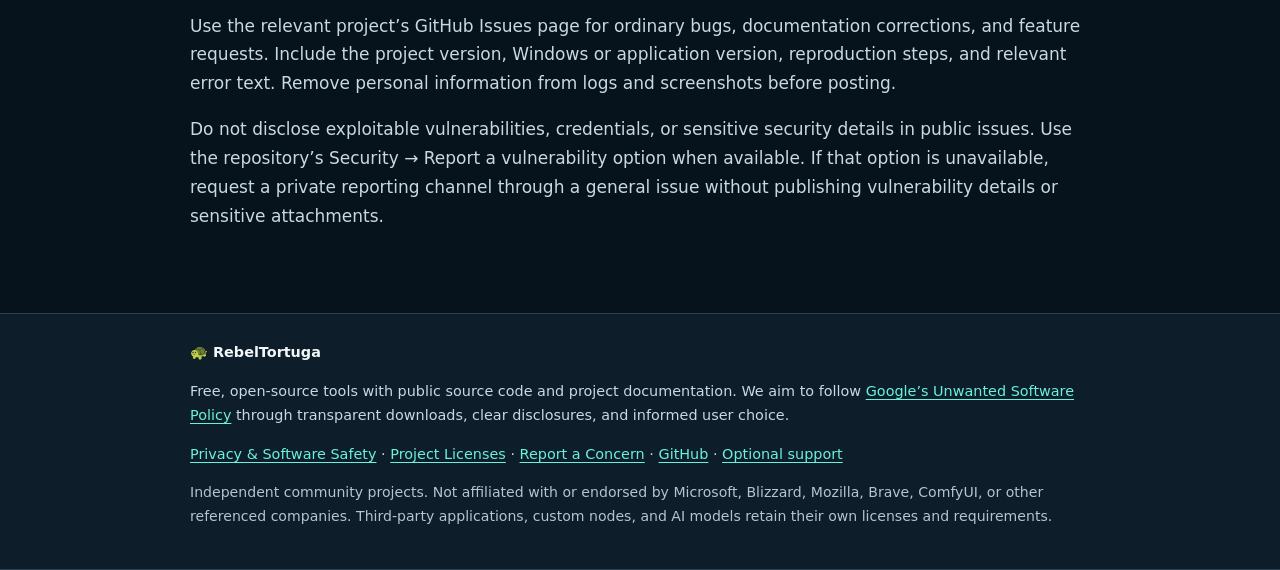
==== commit 53a45531: "Move social icon navigation to prominent page top" ====
--- a/privacy-software-safety.html
+++ b/privacy-software-safety.html
@@ -1,7 +1,7 @@
 <!doctype html>
 <html lang="en"><head><meta charset="utf-8"><meta name="viewport" content="width=device-width,initial-scale=1"><title>Privacy &amp; Software Safety | RebelTortuga</title><meta name="description" content="Privacy &amp; Software Safety for RebelTortuga community projects."><style>
 :root{color-scheme:dark;background:#07131c;color:#f2f7f9;font-family:system-ui,sans-serif}*{box-sizing:border-box}body{margin:0;font-size:17px;line-height:1.7}a{color:#6af1db;text-underline-offset:3px}a:focus-visible{outline:3px solid #ffad66;outline-offset:5px}.wrap,.container{width:min(900px,calc(100% - 40px));margin:auto}header,footer{padding:26px 0;background:#0d1d29;border-block:1px solid #284253}header nav{display:flex;gap:22px;flex-wrap:wrap}main{padding:40px 0 65px}h1{line-height:1.15;font-size:clamp(2rem,6vw,3rem)}h2{line-height:1.3;margin-top:35px;color:#e1f7f2}h3{margin-top:23px}p,li{color:#c7d9e2}footer{font-size:.9rem}.legal,.updated{color:#b2c5d0;font-size:.88rem}.skip{position:absolute;left:-9999px}.skip:focus{left:12px;background:#07131c;padding:12px}li{margin:9px 0}
-</style></head><body><a class="skip" href="#main">Skip to content</a><header><nav class="wrap" aria-label="Main navigation"><a href="index.html">🐢 RebelTortuga</a><a href="index.html#projects">Projects</a><a href="privacy-software-safety.html">Privacy &amp; Software Safety</a><a href="project-licenses.html">Licenses</a></nav></header><main class="wrap" id="main"><h1>Privacy &amp; Software Safety</h1><p class="updated">Last updated: October 27, 2026</p><p>RebelTortuga shares free, open-source diagnostic and repair tools, gaming utilities, and local AI workflows. Our publishing standards emphasize clear documentation, transparent downloads, and user control.</p>
+</style></head><body><a class="skip" href="#main">Skip to content</a><header><nav class="wrap" aria-label="Main navigation"><a href="index.html">🐢 RebelTortuga</a><a href="index.html#projects">Projects</a><a href="privacy-software-safety.html">Privacy &amp; Software Safety</a><a href="project-licenses.html">Licenses</a></nav></header><nav aria-label="RebelTortuga social and community links" style="display:flex;flex-wrap:wrap;gap:12px 20px;margin:14px auto 24px;max-width:1020px;padding:10px 24px;align-items:center;justify-content:center;background:#102331;border:1px solid #2b495c;border-radius:12px"><a href="https://rebeltortuga.github.io/">🌐 Website</a><a href="https://github.com/RebelTortuga"><img src="https://cdn.jsdelivr.net/npm/simple-icons@v15/icons/github.svg" alt="" aria-hidden="true" width="17" height="17" style="filter:invert(1);vertical-align:-3px;margin-right:6px">GitHub</a><a href="https://www.twitch.tv/rebeltortuga"><img src="https://cdn.jsdelivr.net/npm/simple-icons@v15/icons/twitch.svg" alt="" aria-hidden="true" width="17" height="17" style="filter:invert(1);vertical-align:-3px;margin-right:6px">Twitch</a><a href="https://www.youtube.com/channel/UCpMIirV8w5RfVd9TpKpA2pQ"><img src="https://cdn.jsdelivr.net/npm/simple-icons@v15/icons/youtube.svg" alt="" aria-hidden="true" width="17" height="17" style="filter:invert(1);vertical-align:-3px;margin-right:6px">YouTube</a><a href="https://www.patreon.com/cw/RebelTortuga"><img src="https://cdn.jsdelivr.net/npm/simple-icons@v15/icons/patreon.svg" alt="" aria-hidden="true" width="17" height="17" style="filter:invert(1);vertical-align:-3px;margin-right:6px">Patreon</a><a href="https://ko-fi.com/rebeltortuga"><img src="https://cdn.jsdelivr.net/npm/simple-icons@v15/icons/kofi.svg" alt="" aria-hidden="true" width="17" height="17" style="filter:invert(1);vertical-align:-3px;margin-right:6px">Ko-fi</a></nav><main class="wrap" id="main"><h1>Privacy &amp; Software Safety</h1><p class="updated">Last updated: October 27, 2026</p><p>RebelTortuga shares free, open-source diagnostic and repair tools, gaming utilities, and local AI workflows. Our publishing standards emphasize clear documentation, transparent downloads, and user control.</p>
 <p>We aim to follow Google’s Unwanted Software Policy, including disclosure of significant software functions and informed approval of system changes. This statement does not imply endorsement or certification by Google or other companies.</p>
 <h2>Official downloads and source code</h2><p>Download from the project repositories linked on this website. Other copies may be outdated or modified. Each repository provides source code, requirements, documentation, and licensing information. Read the release notes for the version you download. Third-party applications, custom nodes, and models may require separate installation.</p><p>Choose a clearly labeled download link when you want a file. Opening a GitHub release page lets you inspect the release before selecting a download.</p>
 <h2>Before running a tool</h2><p>Read the project documentation and confirm that the tool supports your system and intended task. Diagnostic and repair tools can access files, change settings, remove selected data, or modify system configuration. Some actions require administrator permission or closed applications. Review the action’s description and confirmation prompts before proceeding.</p><p>Run diagnostics first where available. Choose repairs based on the problem you are investigating rather than running every repair. Keep Windows and security software updated. If a download produces an unexpected security warning, pause and report the exact warning. Do not disable antivirus protection or organizational security controls simply to run a tool.</p>
@@ -12,5 +12,5 @@
 <h2>Third-party software and external links</h2><p>Some projects require separately installed applications, custom nodes, or AI models. These components have their own maintainers, licenses, requirements, and privacy practices. Review upstream documentation and licenses before installation or updates; requirements and permissions may differ between versions.</p><p>External resources can change. A link does not guarantee ongoing availability, compatibility, or safety.</p>
 <h2>Removing software</h2><p>Follow the removal instructions for the relevant project. Check its documentation for settings, logs, backups, scheduled tasks, or other files that may remain outside the extracted project folder. If instructions are missing or unclear, ask in that repository before deleting unfamiliar files.</p><p>Preserve any backups or reports you want to keep. Review third-party dependencies separately. Removing software does not necessarily reverse changes previously made to applications or system settings.</p>
 <h2>Licenses and limitations</h2><p>Each project is governed by its <a href="project-licenses.html">included license</a>. Third-party components retain their separate terms. Compatibility and results vary by system. No software can be guaranteed free of defects or security vulnerabilities. Review documented limitations before use. Donations are optional and do not replace a project’s license terms.</p>
-<h2 id="reporting">Report a concern</h2><p>Use the relevant project’s GitHub Issues page for ordinary bugs, documentation corrections, and feature requests. Include the project version, Windows or application version, reproduction steps, and relevant error text. Remove personal information from logs and screenshots before posting.</p><p>Do not disclose exploitable vulnerabilities, credentials, or sensitive security details in public issues. Use the repository’s Security → Report a vulnerability option when available. If that option is unavailable, request a private reporting channel through a general issue without publishing vulnerability details or sensitive attachments.</p></main><footer><div class="container wrap"><strong>🐢 RebelTortuga</strong><p>Free, open-source tools with public source code and project documentation. We aim to follow <a href="https://www.google.com/about/unwanted-software-policy.html">Google’s Unwanted Software Policy</a> through transparent downloads, clear disclosures, and informed user choice.</p><p><a href="privacy-software-safety.html">Privacy &amp; Software Safety</a> · <a href="project-licenses.html">Project Licenses</a> · <a href="privacy-software-safety.html#reporting">Report a Concern</a> · <a href="https://github.com/RebelTortuga">GitHub</a> · <a href="https://ko-fi.com/rebeltortuga">Optional support</a></p><p class="legal">Independent community projects. Not affiliated with or endorsed by Microsoft, Blizzard, Mozilla, Brave, ComfyUI, or other referenced companies. Third-party applications, custom nodes, and AI models retain their own licenses and requirements.</p><nav aria-label="Official RebelTortuga links" style="display:flex;flex-wrap:wrap;gap:12px 20px;margin-top:20px"><a href="https://rebeltortuga.github.io/">🌐 Website</a><a href="https://github.com/RebelTortuga"><img src="https://cdn.jsdelivr.net/npm/simple-icons@v15/icons/github.svg" alt="" aria-hidden="true" width="17" height="17" style="filter:invert(1);vertical-align:-3px;margin-right:6px">GitHub</a><a href="https://www.twitch.tv/rebeltortuga"><img src="https://cdn.jsdelivr.net/npm/simple-icons@v15/icons/twitch.svg" alt="" aria-hidden="true" width="17" height="17" style="filter:invert(1);vertical-align:-3px;margin-right:6px">Twitch</a><a href="https://www.youtube.com/channel/UCpMIirV8w5RfVd9TpKpA2pQ"><img src="https://cdn.jsdelivr.net/npm/simple-icons@v15/icons/youtube.svg" alt="" aria-hidden="true" width="17" height="17" style="filter:invert(1);vertical-align:-3px;margin-right:6px">YouTube</a><a href="https://www.patreon.com/cw/RebelTortuga"><img src="https://cdn.jsdelivr.net/npm/simple-icons@v15/icons/patreon.svg" alt="" aria-hidden="true" width="17" height="17" style="filter:invert(1);vertical-align:-3px;margin-right:6px">Patreon</a><a href="https://ko-fi.com/rebeltortuga"><img src="https://cdn.jsdelivr.net/npm/simple-icons@v15/icons/kofi.svg" alt="" aria-hidden="true" width="17" height="17" style="filter:invert(1);vertical-align:-3px;margin-right:6px">Ko-fi</a></nav></div></footer></body></html>
+<h2 id="reporting">Report a concern</h2><p>Use the relevant project’s GitHub Issues page for ordinary bugs, documentation corrections, and feature requests. Include the project version, Windows or application version, reproduction steps, and relevant error text. Remove personal information from logs and screenshots before posting.</p><p>Do not disclose exploitable vulnerabilities, credentials, or sensitive security details in public issues. Use the repository’s Security → Report a vulnerability option when available. If that option is unavailable, request a private reporting channel through a general issue without publishing vulnerability details or sensitive attachments.</p></main><footer><div class="container wrap"><strong>🐢 RebelTortuga</strong><p>Free, open-source tools with public source code and project documentation. We aim to follow <a href="https://www.google.com/about/unwanted-software-policy.html">Google’s Unwanted Software Policy</a> through transparent downloads, clear disclosures, and informed user choice.</p><p><a href="privacy-software-safety.html">Privacy &amp; Software Safety</a> · <a href="project-licenses.html">Project Licenses</a> · <a href="privacy-software-safety.html#reporting">Report a Concern</a> · <a href="https://github.com/RebelTortuga">GitHub</a> · <a href="https://ko-fi.com/rebeltortuga">Optional support</a></p><p class="legal">Independent community projects. Not affiliated with or endorsed by Microsoft, Blizzard, Mozilla, Brave, ComfyUI, or other referenced companies. Third-party applications, custom nodes, and AI models retain their own licenses and requirements.</p></div></footer></body></html>
 
